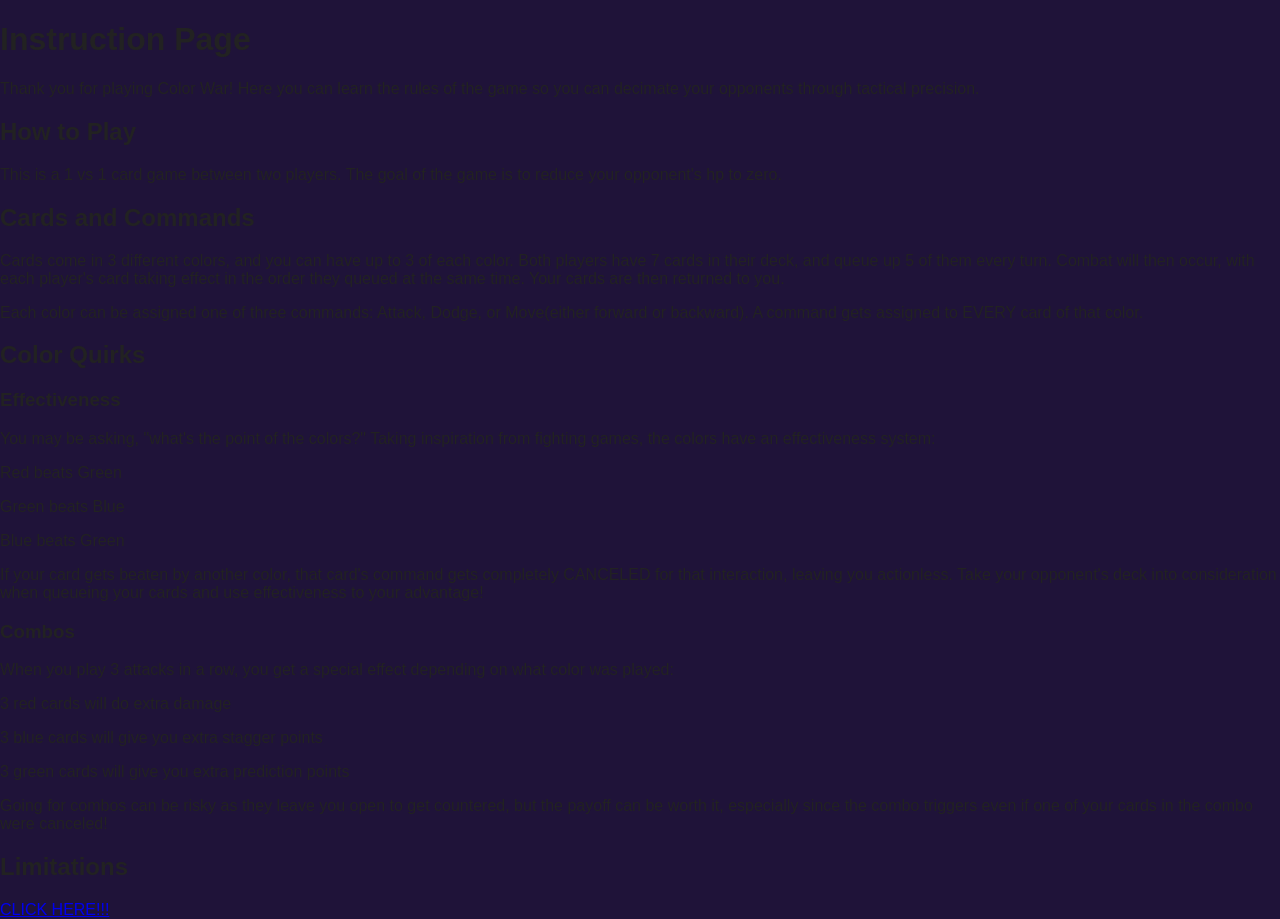
==== info.html @ 5d06bc58 "fixed command assignments, started fully styling game page, started making the info page" ====
<!DOCTYPE html>
<html lang="en">
<head>
    <meta charset="UTF-8">
    <meta name="viewport" content="width=device-width, initial-scale=1.0">
    <title>Document</title>
    <link rel="stylesheet" href="style.css" />
</head>
<body>

    <div class="title">
        <h1>Instruction Page</h1>
        <p>Thank you for playing Color War! Here you can learn the rules of the game so you can decimate your opponents through tactical precision.</p>
    </div>

    <div class="section">
        <h2>How to Play</h2>
        <p>This is a 1 vs 1 card game between two players. The goal of the game is to reduce your opponent's hp to zero.</p>
    </div>

    <div class="section">
        <h2>Cards and Commands</h2>
        <p>Cards come in 3 different colors, and you can have up to 3 of each color. Both players have 7 cards in their deck, and queue up 5 of them every turn. Combat will then occur, with each player's card taking effect in the order they queued at the same time. Your cards are then returned to you.</p>
        <p>Each color can be assigned one of three commands: Attack, Dodge, or Move(either forward or backward). A command gets assigned to EVERY card of that color.</p>
    </div>

    <div class="section">
        <h2>Color Quirks</h2>
        <h3>Effectiveness</h3>
        <p>You may be asking, "what's the point of the colors?" Taking inspiration from fighting games, the colors have an effectiveness system:</p>
        <!--Make it so that the text is the same color that it says!-->
        <p>Red beats Green</p>
        <p>Green beats Blue</p>
        <p>Blue beats Green</p>
        <p>If your card gets beaten by another color, that card's command gets completely CANCELED for that interaction, leaving you actionless. Take your opponent's deck into consideration when queueing your cards and use effectiveness to your advantage!</p>
        <h3>Combos</h3>
        <p>When you play 3 attacks in a row, you get a special effect depending on what color was played:</p>
        <p>3 red cards will do extra damage</p>
        <p>3 blue cards will give you extra stagger points</p>
        <p>3 green cards will give you extra prediction points</p>
        <p>Going for combos can be risky as they leave you open to get countered, but the payoff can be worth it, especially since the combo triggers even if one of your cards in the combo were canceled!</p>

    </div>

    <div class="limitations">
        <h2>Limitations</h2>
        <!--<p>this is where you'll talk about limitations of the tech demo, like the minimalistic AI, set cards, single weapon, etc. </p>-->
    </div>

    <a href="index.html">CLICK HERE!!!</a>

</body>
</html>
---- style.css ----
body {
  margin: 0;
  font-family: Arial, sans-serif;
  background: #1F1339;
  color: #222;
}

header {
  text-align: center;
  background: #1e1e1e;
  color: white;
  padding: 36px 20px;
}

header h1 {
  margin: 0;
  font-size: 36px;
}

header p {
  margin-top: 10px;
  color: #ddd;
}

main {
  max-width: 1100px;
  margin: 30px auto;
  padding: 0 20px;
}

.enemy-panel {
  background: linear-gradient(135deg, #070000, #5a0303);
  border: 7px solid #f50101;
  border-radius: 18px;
  padding: 22px;
  margin-bottom: 24px;
  box-shadow: 
  8px 8px 0px #BC313E, 
  16px 16px 0px #4C1B3B;
  color: #FFD700;
}

.player-panel {
  background: linear-gradient(180deg, #b2f1ff, #5555b7, #03102f);
  border: 2px solid #222;
  border-radius: 18px;
  padding: 22px;
  margin-bottom: 24px;
  box-shadow: 0 4px 12px rgba(0, 0, 0, 0.12);
}

.command-panel {
  background: white;
  border: 2px solid #222;
  border-radius: 18px;
  padding: 22px;
  margin-bottom: 24px;
  box-shadow: 0 4px 12px rgba(0, 0, 0, 0.12);
}

#command {
  color: red
}

.selection-panel {
  background: white;
  border: 2px solid #222;
  border-radius: 18px;
  padding: 22px;
  margin-bottom: 24px;
  box-shadow: 0 4px 12px rgba(0,0,0,0.12);
}

.panel {
  background: white;
  border: 2px solid #222;
  border-radius: 18px;
  padding: 22px;
  margin-bottom: 24px;
  box-shadow: 0 4px 12px rgba(0,0,0,0.12);
}

.hint {
  color: white;
  font-size: 20px;
}

.command-hint {
  color: black;
  font-size: 20px;
}

.card-row {
  display: flex;
  gap: 14px;
  flex-wrap: wrap;
  margin-top: 16px;
  color: #222
}

.queue-row {
  display: flex;
  gap: 14px;
  flex-wrap: wrap;
  margin-top: 16px;
  color: #222
}

.command-row {
  display: flex;
  gap: 14px;
  flex-wrap: wrap;
  margin-top: 16px;
  color: #222
  items-center;
}

.card {
  width: 130px;
  height: 190px;
  padding: 12px;
  box-sizing: border-box;
  background: #fafafa;
  cursor: pointer;
  transition: .2s;
}

.card:hover {
  transform: translateY(-6px);
}

.card.selected {
  outline: 5px solid gold;
}

.card.hidden {
  background: #b4b4b4;
  color: #f92228;
  display: flex;
  align-items: center;
  justify-content: center;
  font-size: 48px;
}

.card h3 {
  margin: 0 0 12px 0;
  text-align: center;
}

.card p {
  margin: 6px 0;
  text-align: center;
}

.red {
  background-image: url('red_card.png');
  background-size: cover;
  background-position: center;
}

.blue {
  background-image: url('blue_card.png');
  background-size: cover;
  background-position: center;
}

.green {
  background-image: url('green_card.png');
  background-size: cover;
  background-position: center;
}

.battlefield {
  display: flex;
  align-items: center;
  justify-content: space-between;
  margin-bottom: 24px;
  gap: 20px;
}

.fighter {
  flex: 1;
  background: white;
  border: 2px solid #222;
  border-radius: 18px;
  padding: 22px;
  text-align: center;
}

.distance-box {
  width: 160px;
  background: #222;
  color: white;
  border-radius: 18px;
  text-align: center;
  padding: 24px;
}

.distance-box strong {
  font-size: 36px;
}

.selected-box {
  min-height: 50px;
  background: #f6f6f6;
  border-left: 6px solid #222;
  padding: 16px;
  margin-top: 12px;
}

.button-row {
  margin-top: 20px;
}

button {
  background: #222;
  color: white;
  border: none;
  padding: 12px 18px;
  border-radius: 10px;
  margin-right: 10px;
  cursor: pointer;
}

.queue-button {
  background: #5555b7;
  color: white;
  border: none;
  padding: 12px 18px;
  border-radius: 10px;
  margin-top: 10px;
  cursor: pointer;
}

button:hover {
  background: #444;
}

.log-panel {
  background: #fff9e8;
}

#log {
  line-height: 1.6;
}
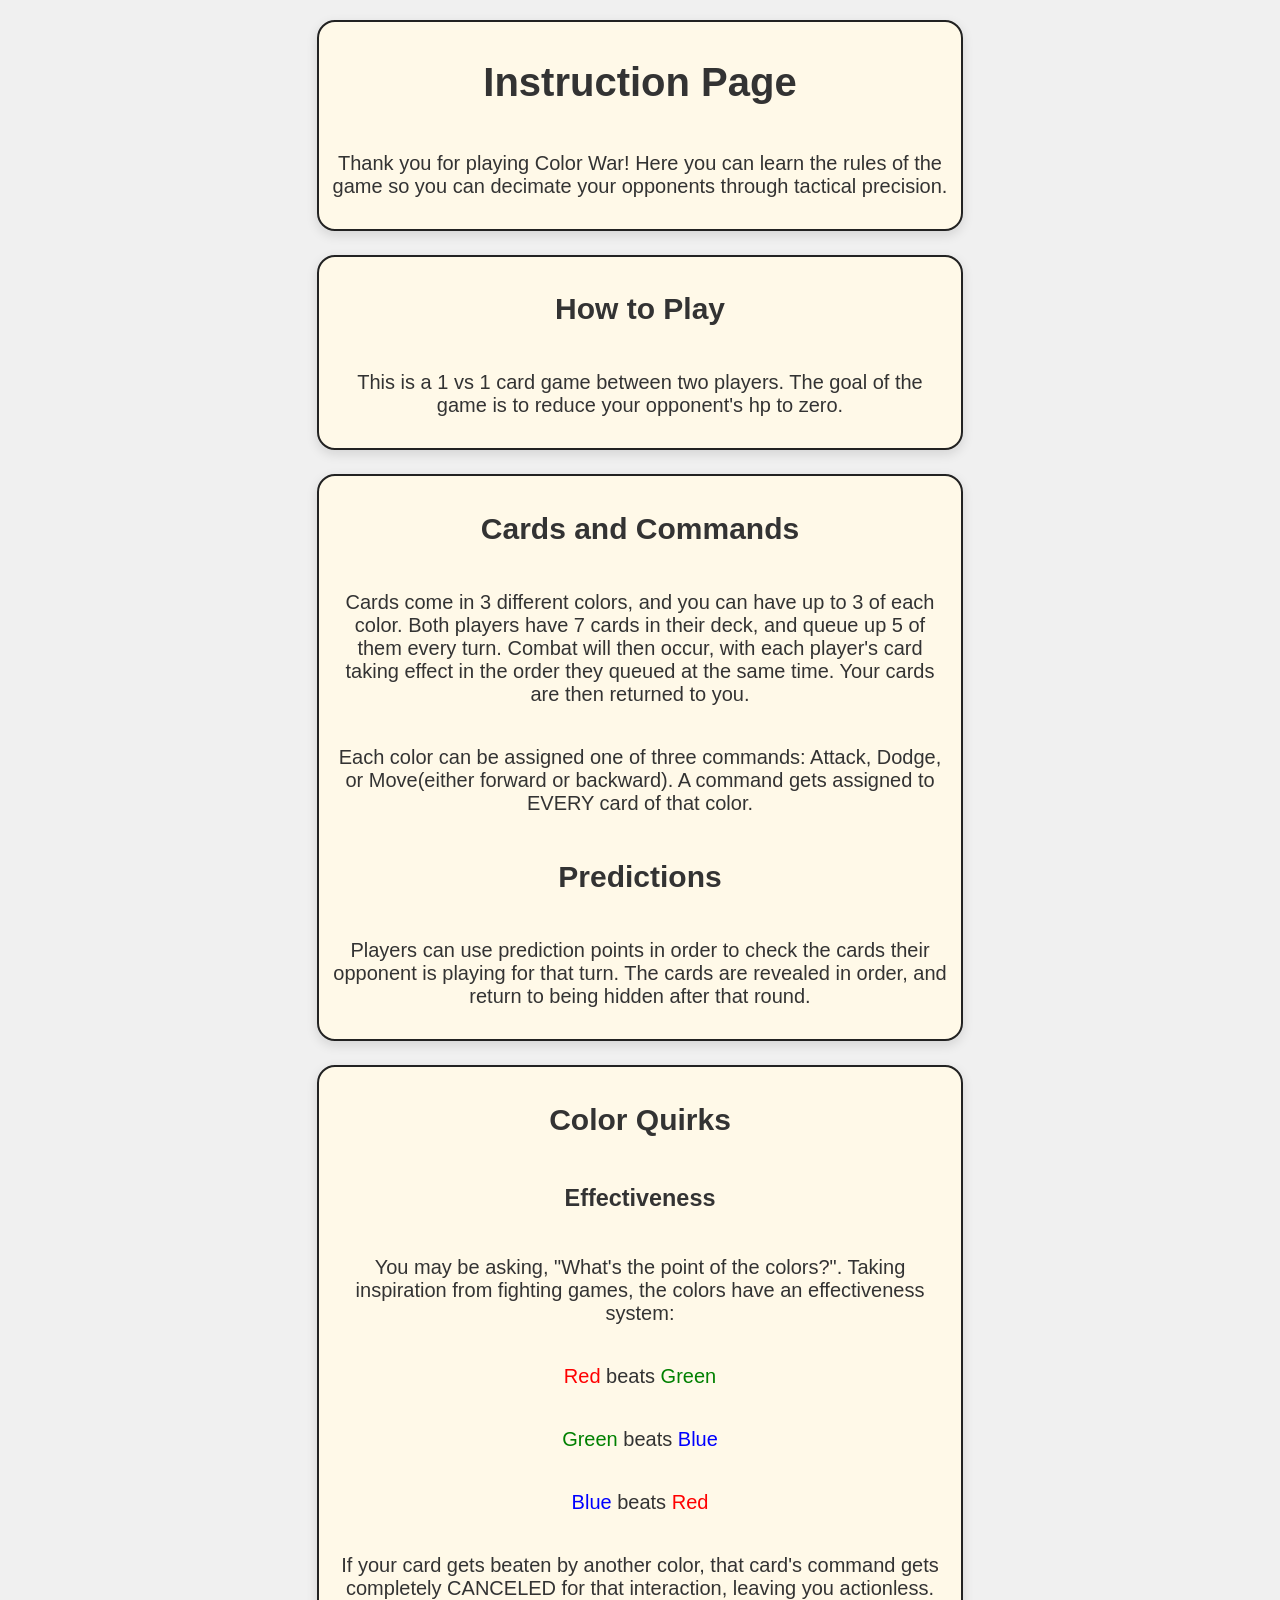
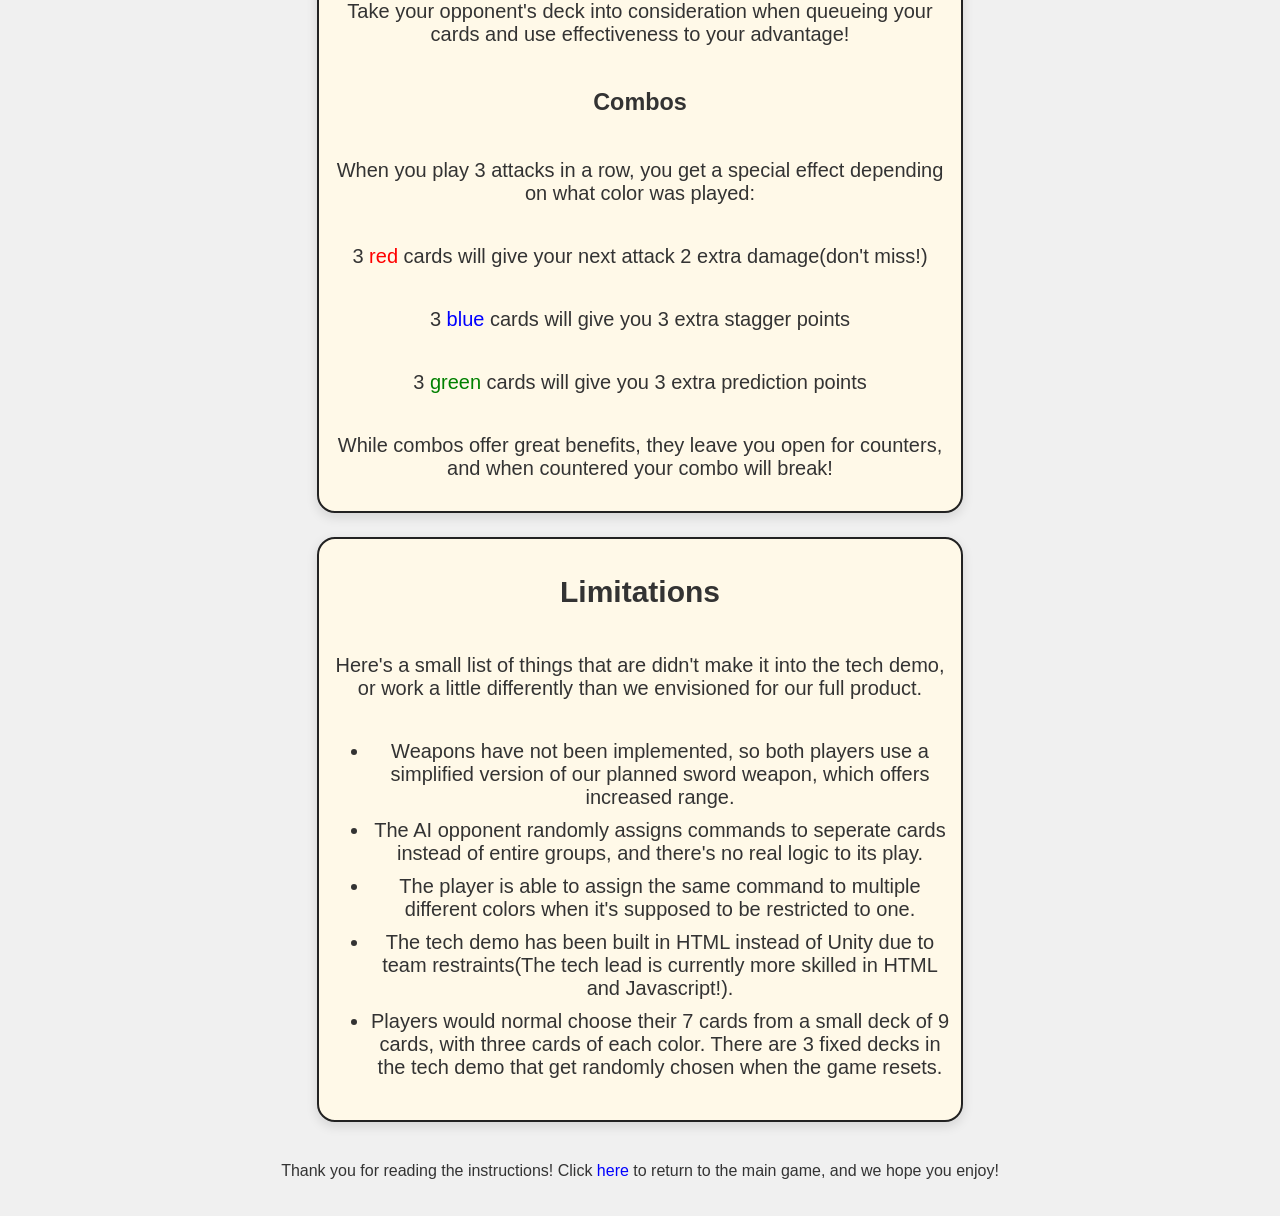
==== commit 1468a965: "Finished website script and styling for both pages" ====
--- a/info.html
+++ b/info.html
@@ -1,53 +1,82 @@
 <!DOCTYPE html>
 <html lang="en">
 <head>
-    <meta charset="UTF-8">
-    <meta name="viewport" content="width=device-width, initial-scale=1.0">
-    <title>Document</title>
-    <link rel="stylesheet" href="style.css" />
+  <meta charset="UTF-8">
+  <meta name="viewport" content="width=device-width, initial-scale=1.0">
+  <title>Document</title>
+  <link rel="stylesheet" href="style.css" />
 </head>
-<body>
+<body class="info-page">
 
-    <div class="title">
-        <h1>Instruction Page</h1>
-        <p>Thank you for playing Color War! Here you can learn the rules of the game so you can decimate your opponents through tactical precision.</p>
-    </div>
+  <div class="section">
+    <h1>Instruction Page</h1>
+    <p>Thank you for playing Color War! Here you can learn the rules of the game so you can decimate your opponents through tactical precision.</p>
+  </div>
 
-    <div class="section">
-        <h2>How to Play</h2>
-        <p>This is a 1 vs 1 card game between two players. The goal of the game is to reduce your opponent's hp to zero.</p>
-    </div>
+  <div class="section">
+    <h2>How to Play</h2>
+    <p>This is a 1 vs 1 card game between two players. The goal of the game is to reduce your opponent's hp to zero.</p>
+  </div>
 
-    <div class="section">
-        <h2>Cards and Commands</h2>
-        <p>Cards come in 3 different colors, and you can have up to 3 of each color. Both players have 7 cards in their deck, and queue up 5 of them every turn. Combat will then occur, with each player's card taking effect in the order they queued at the same time. Your cards are then returned to you.</p>
-        <p>Each color can be assigned one of three commands: Attack, Dodge, or Move(either forward or backward). A command gets assigned to EVERY card of that color.</p>
-    </div>
+  <div class="section">
 
-    <div class="section">
-        <h2>Color Quirks</h2>
-        <h3>Effectiveness</h3>
-        <p>You may be asking, "what's the point of the colors?" Taking inspiration from fighting games, the colors have an effectiveness system:</p>
-        <!--Make it so that the text is the same color that it says!-->
-        <p>Red beats Green</p>
-        <p>Green beats Blue</p>
-        <p>Blue beats Green</p>
-        <p>If your card gets beaten by another color, that card's command gets completely CANCELED for that interaction, leaving you actionless. Take your opponent's deck into consideration when queueing your cards and use effectiveness to your advantage!</p>
-        <h3>Combos</h3>
-        <p>When you play 3 attacks in a row, you get a special effect depending on what color was played:</p>
-        <p>3 red cards will do extra damage</p>
-        <p>3 blue cards will give you extra stagger points</p>
-        <p>3 green cards will give you extra prediction points</p>
-        <p>Going for combos can be risky as they leave you open to get countered, but the payoff can be worth it, especially since the combo triggers even if one of your cards in the combo were canceled!</p>
+    <h2>Cards and Commands</h2>
+    <p>Cards come in 3 different colors, and you can have up to 3 of each color. Both players have 7 cards in their deck, and queue up 5 of them every turn. Combat will then occur, with each player's card taking effect in the order they queued at the same time. Your cards are then returned to you.</p>
+    <p>Each color can be assigned one of three commands: Attack, Dodge, or Move(either forward or backward). A command gets assigned to EVERY card of that color.</p>
 
-    </div>
+    <h2>Predictions</h2>
+    <p>Players can use prediction points in order to check the cards their opponent is playing for that turn. The cards are revealed in order, and return to being hidden after that round.</p>
 
-    <div class="limitations">
-        <h2>Limitations</h2>
-        <!--<p>this is where you'll talk about limitations of the tech demo, like the minimalistic AI, set cards, single weapon, etc. </p>-->
-    </div>
+  </div>
 
-    <a href="index.html">CLICK HERE!!!</a>
+  <div class="section">
+    <h2>Color Quirks</h2>
+
+    <h3>Effectiveness</h3>
+
+    <p>You may be asking, "What's the point of the colors?". Taking inspiration from fighting games, the colors have an effectiveness system:</p>
+    <!--Make it so that the text is the same color that it says!-->
+    <p><span style="color: red;">Red</span> beats <span style="color: green;">Green</span></p>
+    <p><span style="color: green;">Green</span> beats <span style="color: blue;">Blue</span></p>
+    <p><span style="color: blue;">Blue</span> beats <span style="color: red;">Red</span></p>
+    <p>If your card gets beaten by another color, that card's command gets completely CANCELED for that interaction, leaving you actionless. Take your opponent's deck into consideration when queueing your cards and use effectiveness to your advantage!</p>
+
+    <h3>Combos</h3>
+    <p>When you play 3 attacks in a row, you get a special effect depending on what color was played:</p>
+    <p>3 <span style="color: red;">red</span> cards will give your next attack 2 extra damage(don't miss!)</p>
+    <p>3 <span style="color: blue;">blue</span> cards will give you 3 extra stagger points</p>
+    <p>3 <span style="color: green;">green</span> cards will give you 3 extra prediction points</p>
+    <p>While combos offer great benefits, they leave you open for counters, and when countered your combo will break!</p>
+
+  </div>
+
+  <div class="section">
+
+      <h2>Limitations</h2>
+      <!--<p>this is where you'll talk about limitations of the tech demo, like the minimalistic AI, set cards, single weapon, etc. </p>-->
+      <p>Here's a small list of things that are didn't make it into the tech demo, or work a little differently than we envisioned for our full product.</p>
+
+      <ul class="list">
+          <li>
+              Weapons have not been implemented, so both players use a simplified version of our planned sword weapon, which offers increased range.
+          </li>
+          <li>
+              The AI opponent randomly assigns commands to seperate cards instead of entire groups, and there's no real logic to its play.
+          </li>
+          <li>
+              The player is able to assign the same command to multiple different colors when it's supposed to be restricted to one.
+          </li>
+          <li>
+              The tech demo has been built in HTML instead of Unity due to team restraints(The tech lead is currently more skilled in HTML and Javascript!).
+          </li>
+          <li>
+            Players would normal choose their 7 cards from a small deck of 9 cards, with three cards of each color. There are 3 fixed decks in the tech demo that get randomly chosen when the game resets.
+          </li>
+      </ul>
+
+  </div>
+
+  <p>Thank you for reading the instructions! Click <a href="index.html">here</a> to return to the main game, and we hope you enjoy!</p>
 
 </body>
 </html>
--- a/style.css
+++ b/style.css
@@ -7,19 +7,35 @@
 
 header {
   text-align: center;
-  background: #1e1e1e;
+  background: #000000;
   color: white;
   padding: 36px 20px;
 }
 
 header h1 {
   margin: 0;
-  font-size: 36px;
+  font-size: 72px;
+  font-family: "Pixelify Sans", sans-serif;
+  color: #88ff55
 }
 
 header p {
   margin-top: 10px;
   color: #ddd;
+}
+
+header h3 {
+  margin-top: 10px;
+  color: #ccc;
+}
+
+a {
+  color: blue;
+  text-decoration: none;
+}
+
+a:hover {
+  text-decoration: underline;
 }
 
 main {
@@ -40,6 +56,12 @@
   color: #FFD700;
 }
 
+.enemy-panel h1 {
+  font-family: "Pixelify Sans", sans-serif;
+  font-size: 36px;
+  margin: 0;
+}
+
 .player-panel {
   background: linear-gradient(180deg, #b2f1ff, #5555b7, #03102f);
   border: 2px solid #222;
@@ -49,30 +71,36 @@
   box-shadow: 0 4px 12px rgba(0, 0, 0, 0.12);
 }
 
+.player-panel h1 {
+  font-family: "Pixelify Sans", sans-serif;
+  font-size: 36px;
+  margin: 0;
+}
+
 .command-panel {
-  background: white;
+  background: #fff9e8;
   border: 2px solid #222;
   border-radius: 18px;
   padding: 22px;
   margin-bottom: 24px;
   box-shadow: 0 4px 12px rgba(0, 0, 0, 0.12);
-}
-
-#command {
-  color: red
+  font-family: "Pixelify Sans", sans-serif;
+  font-size: 20px;
 }
 
 .selection-panel {
-  background: white;
+  background: #fff9e8;
   border: 2px solid #222;
   border-radius: 18px;
   padding: 22px;
   margin-bottom: 24px;
   box-shadow: 0 4px 12px rgba(0,0,0,0.12);
+  font-family: "Pixelify Sans", sans-serif;
+  font-size: 20px;
 }
 
 .panel {
-  background: white;
+  background: #fff9e8;
   border: 2px solid #222;
   border-radius: 18px;
   padding: 22px;
@@ -104,15 +132,6 @@
   flex-wrap: wrap;
   margin-top: 16px;
   color: #222
-}
-
-.command-row {
-  display: flex;
-  gap: 14px;
-  flex-wrap: wrap;
-  margin-top: 16px;
-  color: #222
-  items-center;
 }
 
 .card {
@@ -178,32 +197,85 @@
   gap: 20px;
 }
 
-.fighter {
+.player-fighter {
   flex: 1;
-  background: white;
-  border: 2px solid #222;
-  border-radius: 18px;
-  padding: 22px;
-  text-align: center;
+  background: linear-gradient(90deg, #ffde59, #ff914d);
+  border-radius: 18px;
+  padding: 22px;
+  text-align: center;
+  box-shadow: 
+  6px 6px 0px #FF00FF,
+  -6px -6px 0px #00FFFF;
+  font-family: "Pixelify Sans", sans-serif;
+  font-size: 20px;
+}
+
+#playerHp {
+  font-family: Arial, sans-serif;
+  font-size: 24px;
+  font-weight: bold;
+}
+
+#enemyHp {
+  font-family: Arial, sans-serif;
+  font-size: 24px;
+  font-weight: bold;
+}
+
+#playerStagger {
+  font-family: Arial, sans-serif;
+  font-size: 24px;
+  font-weight: bold;
+}
+
+#enemyStagger {
+  font-family: Arial, sans-serif;
+  font-size: 24px;
+  font-weight: bold;
+}
+
+#prediction {
+  font-family: Arial, sans-serif;
+  font-size: 24px;
+  font-weight: bold;
+}
+
+.enemy-fighter {
+  flex: 1;
+  background: linear-gradient(90deg, black, #c89116);
+  border-radius: 18px;
+  padding: 22px;
+  text-align: center;
+  box-shadow: 
+  6px 6px 0px #FF00FF,
+  -6px -6px 0px #00FFFF;
+  color: white;
+  font-family: "Pixelify Sans", sans-serif;
+  font-size: 20px;
 }
 
 .distance-box {
   width: 160px;
-  background: #222;
-  color: white;
+  background: white;
+  color: black;
   border-radius: 18px;
   text-align: center;
   padding: 24px;
+  box-shadow: 
+  6px 6px 0px #FF00FF,
+  -6px -6px 0px #00FFFF;
+  font-family: "Pixelify Sans", sans-serif;
+  font-size: 20px;
 }
 
 .distance-box strong {
+  font-family: "arial", sans-serif;
   font-size: 36px;
 }
 
 .selected-box {
   min-height: 50px;
-  background: #f6f6f6;
-  border-left: 6px solid #222;
+  background: #fff9e8;
   padding: 16px;
   margin-top: 12px;
 }
@@ -240,6 +312,40 @@
   background: #fff9e8;
 }
 
+.log-panel h2 {
+  margin: 0;
+  font-family: "Pixelify Sans", sans-serif;
+  font-size: 24px;
+}
+
 #log {
   line-height: 1.6;
 }
+
+.info-page {
+  display: flex;
+  flex-direction: column;
+  padding: 20px;
+  align-items: center;
+  background: #f0f0f0;
+  color: #333;
+}
+
+.section {
+  display: flex;
+  flex-direction: column;
+  align-items: center;
+  background: #fff9e8;
+  border: 2px solid #222;
+  border-radius: 18px;
+  padding: 11px;
+  margin-bottom: 24px;
+  box-shadow: 0 4px 12px rgba(0,0,0,0.12);
+  width: 50%;
+  text-align: center;
+  font-size: 20px;
+}
+
+li {
+  margin-bottom: 10px;
+}
